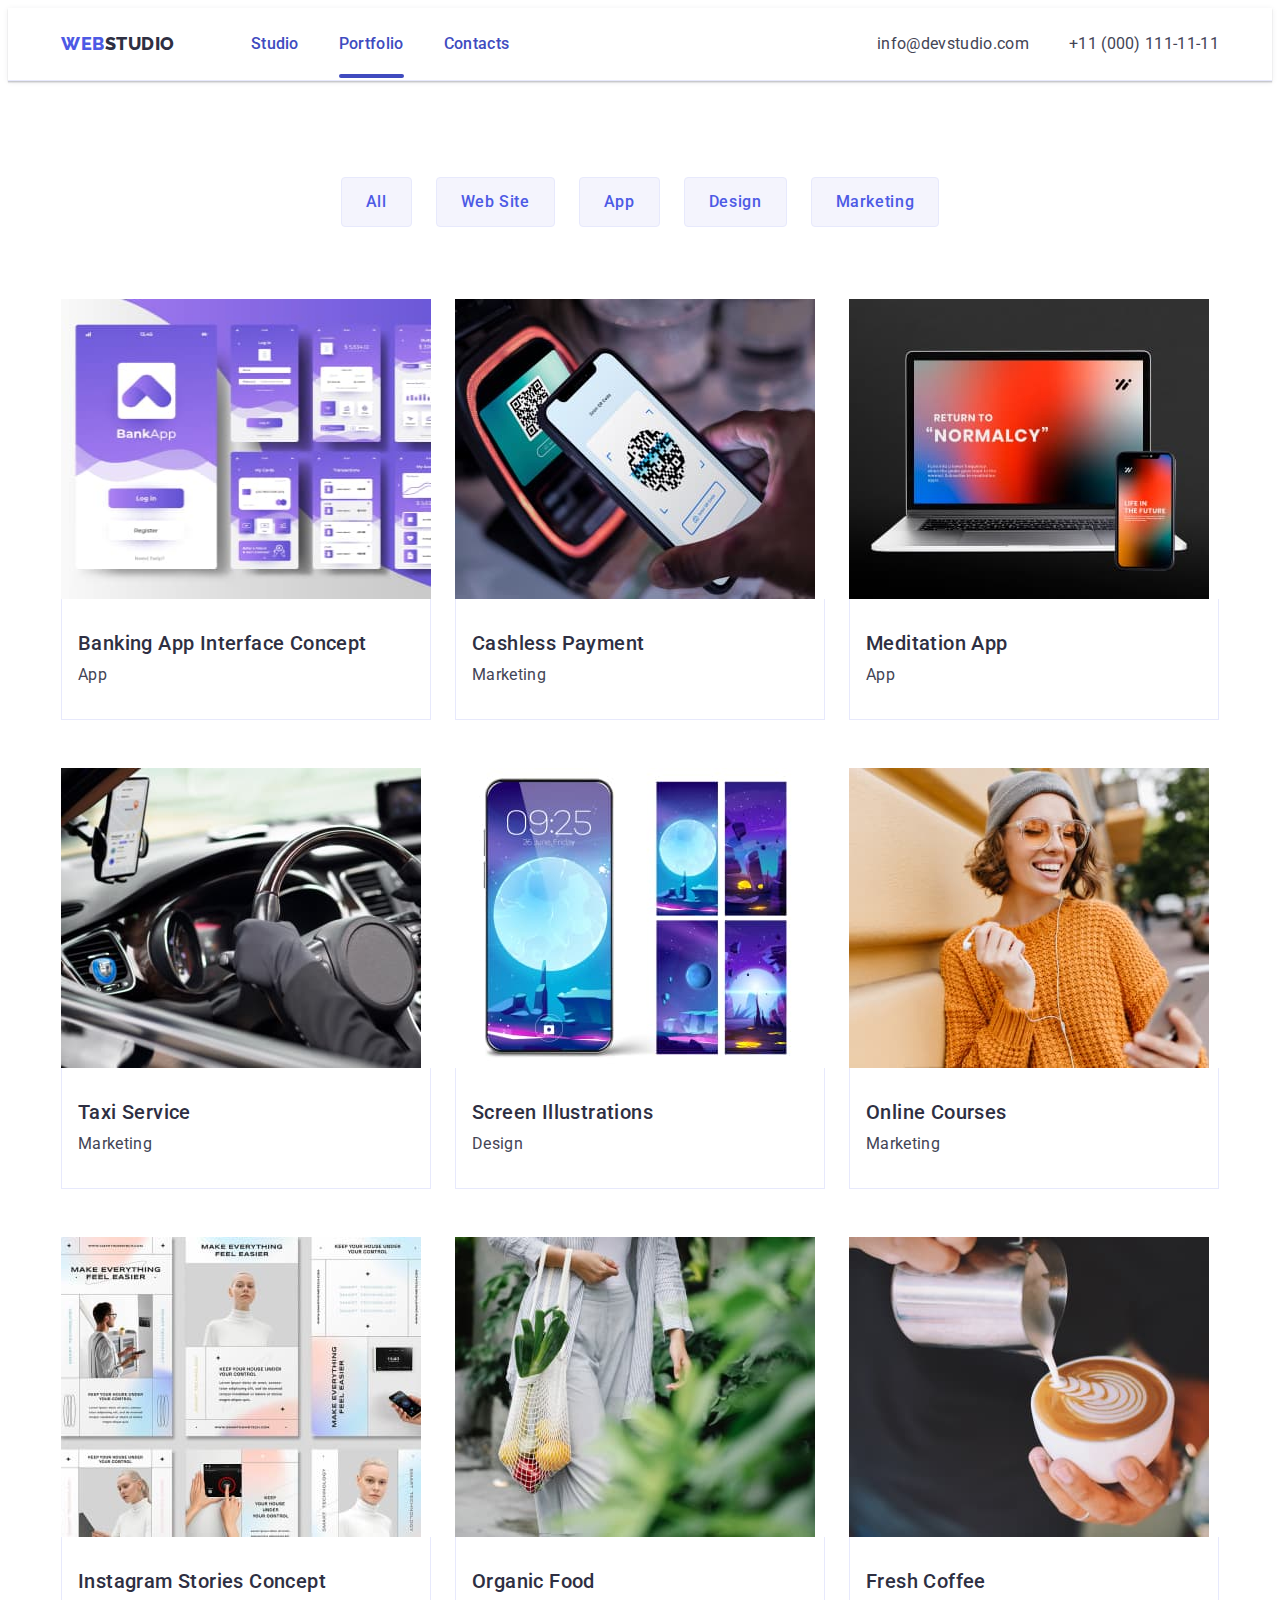
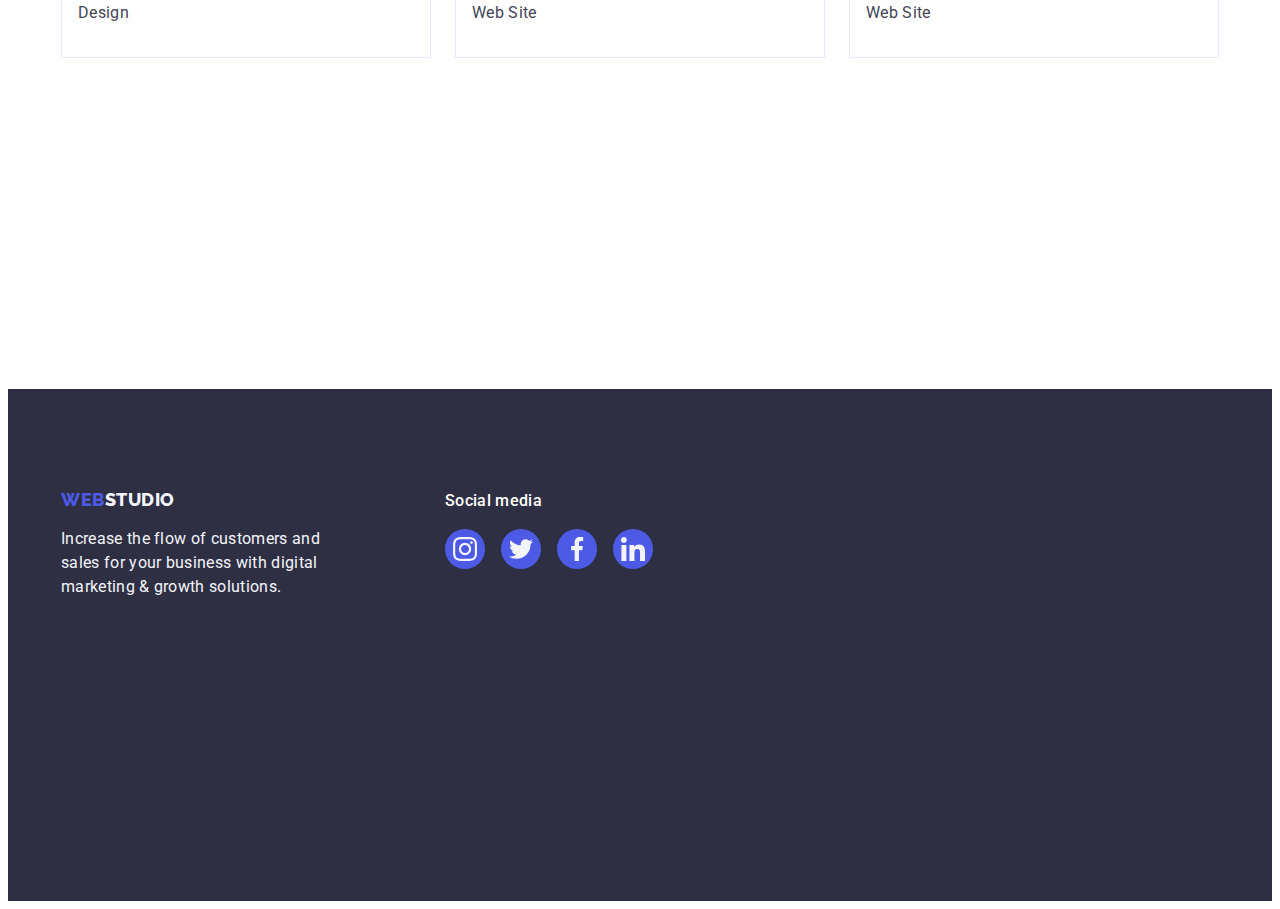
==== portfolio.html @ 3ade0595 "Initial commit" ====
<!DOCTYPE html>
<html lang="en">
  <head>
    <meta charset="UTF-8" />
    <meta name="viewport" content="width=device-width, initial-scale=1.0" />
    <title>Portfolio</title>
    <link
      rel="stylesheet"
      href="https://cdnjs.cloudflare.com/ajax/libs/modern-normalize/2.0.0/modern-normalize.min.css"
      integrity="sha512-4xo8blKMVCiXpTaLzQSLSw3KFOVPWhm/TRtuPVc4WG6kUgjH6J03IBuG7JZPkcWMxJ5huwaBpOpnwYElP/m6wg=="
      crossorigin="anonymous"
      referrerpolicy="no-referrer"
    />
    <link rel="preconnect" href="https://fonts.googleapis.com" />
    <link rel="preconnect" href="https://fonts.gstatic.com" crossorigin />
    <link
      href="https://fonts.googleapis.com/css2?family=Raleway:wght@800&family=Roboto:wght@400;500;700;900&display=swap"
      rel="stylesheet"
    />
    <link rel="stylesheet" href="./css/styles.css" />
  </head>
  <body>
    <!-- Header section -->
    <header class="header">
      <div class="container header-container">
        <nav class="menu">
          <a class="logo link" href="./index.html"
            >Web<span class="logo-part">Studio</span></a
          >
          <ul class="menu-item list">
            <li>
              <a class="menu-item-link link" href="./index.html">Studio</a>
            </li>
            <li>
              <a class="menu-item-link link active" href="./portfolio.html"
                >Portfolio</a
              >
            </li>
            <li>
              <a class="menu-item-link link" href="">Contacts</a>
            </li>
          </ul>
        </nav>

        <address class="contact">
          <ul class="contact-item list">
            <li>
              <a class="contact-item-link link" href="mailto:info@devstudio.com"
                >info@devstudio.com</a
              >
            </li>
            <li>
              <a class="contact-item-link link" href="tel:+110001111111"
                >+11 (000) 111-11-11</a
              >
            </li>
          </ul>
        </address>
      </div>
    </header>

    <main>
      <section class="portfolio">
        <div class="container">
          <h1 class="visually-hidden">Portfolio</h1>
          <ul class="list filter-btn-wrapper">
            <li><button type="button" class="filter-button">All</button></li>
            <li>
              <button type="button" class="filter-button">Web Site</button>
            </li>
            <li><button type="button" class="filter-button">App</button></li>
            <li><button type="button" class="filter-button">Design</button></li>
            <li>
              <button type="button" class="filter-button">Marketing</button>
            </li>
          </ul>

          <ul class="list gallery-wrapper">
            <li class="gallery-item">
              <a class="link gallery-item-link" href="">
                <div class="gallery-item-overlay-wrapper">
                  <img
                    class="gallery-item-img"
                    src="./images/portfolio-gallery/bank-app.jpg"
                    alt="banking app interface"
                    width="360"
                    height="300"
                  />
                  <p class="gallery-item-overlay">
                    14 Stylish and User-Friendly App Design Concepts · Task
                    Manager App · Calorie Tracker App · Exotic Fruit Ecommerce
                    App · Cloud Storage App
                  </p>
                </div>
                <div class="gallery-card-text-wrapper">
                  <h2 class="card-title gallery-card-title">
                    Banking App Interface Concept
                  </h2>
                  <p class="card-descr gallery-card-descr">App</p>
                </div>
              </a>
            </li>
            <li class="gallery-item">
              <a class="link gallery-item-link" href="">
                <div class="gallery-item-overlay-wrapper">
                  <img
                    src="./images/portfolio-gallery/payment.jpg"
                    alt="nfc payment from smartpfone"
                    width="360"
                    height="300"
                  />
                  <p class="gallery-item-overlay">
                    14 Stylish and User-Friendly App Design Concepts · Task
                    Manager App · Calorie Tracker App · Exotic Fruit Ecommerce
                    App · Cloud Storage App
                  </p>
                </div>
                <div class="gallery-card-text-wrapper">
                  <h2 class="card-title gallery-card-title">
                    Cashless Payment
                  </h2>
                  <p class="card-descr gallery-card-descr">Marketing</p>
                </div>
              </a>
            </li>
            <li class="gallery-item">
              <a class="link gallery-item-link" href="">
                <div class="gallery-item-overlay-wrapper">
                  <img
                    src="./images/portfolio-gallery/meditation-app.jpg"
                    alt="notebook with open screen"
                    width="360"
                    height="300"
                  />
                  <p class="gallery-item-overlay">
                    14 Stylish and User-Friendly App Design Concepts · Task
                    Manager App · Calorie Tracker App · Exotic Fruit Ecommerce
                    App · Cloud Storage App
                  </p>
                </div>
                <div class="gallery-card-text-wrapper">
                  <h2 class="card-title gallery-card-title">Meditation App</h2>
                  <p class="card-descr gallery-card-descr">App</p>
                </div>
              </a>
            </li>
            <li class="gallery-item">
              <a class="link gallery-item-link" href="">
                <div class="gallery-item-overlay-wrapper">
                  <img
                    src="./images/portfolio-gallery/taxi.jpg"
                    alt="driver hands on a drive wheel"
                    width="360"
                    height="300"
                  />
                  <p class="gallery-item-overlay">
                    14 Stylish and User-Friendly App Design Concepts · Task
                    Manager App · Calorie Tracker App · Exotic Fruit Ecommerce
                    App · Cloud Storage App
                  </p>
                </div>
                <div class="gallery-card-text-wrapper">
                  <h2 class="card-title gallery-card-title">Taxi Service</h2>
                  <p class="card-descr gallery-card-descr">Marketing</p>
                </div>
              </a>
            </li>
            <li class="gallery-item">
              <a class="link gallery-item-link" href="">
                <div class="gallery-item-overlay-wrapper">
                  <img
                    src="./images/portfolio-gallery/mobile-screen.jpg"
                    alt="mobile screen with wallpaper"
                    width="360"
                    height="300"
                  />
                  <p class="gallery-item-overlay">
                    14 Stylish and User-Friendly App Design Concepts · Task
                    Manager App · Calorie Tracker App · Exotic Fruit Ecommerce
                    App · Cloud Storage App
                  </p>
                </div>
                <div class="gallery-card-text-wrapper">
                  <h2 class="card-title gallery-card-title">
                    Screen Illustrations
                  </h2>
                  <p class="card-descr gallery-card-descr">Design</p>
                </div>
              </a>
            </li>
            <li class="gallery-item">
              <a class="link gallery-item-link" href="">
                <div class="gallery-item-overlay-wrapper">
                  <img
                    src="./images/portfolio-gallery/online-courses.jpg"
                    alt="girl with headphones watch on phone screen"
                    width="360"
                    height="300"
                  />
                  <p class="gallery-item-overlay">
                    14 Stylish and User-Friendly App Design Concepts · Task
                    Manager App · Calorie Tracker App · Exotic Fruit Ecommerce
                    App · Cloud Storage App
                  </p>
                </div>
                <div class="gallery-card-text-wrapper">
                  <h2 class="card-title gallery-card-title">Online Courses</h2>
                  <p class="card-descr gallery-card-descr">Marketing</p>
                </div>
              </a>
            </li>
            <li class="gallery-item">
              <a class="link gallery-item-link" href="">
                <div class="gallery-item-overlay-wrapper">
                  <img
                    src="./images/portfolio-gallery/instagram-concepts.jpg"
                    alt="several mokaps of instagram stories"
                    width="360"
                    height="300"
                  />
                  <p class="gallery-item-overlay">
                    14 Stylish and User-Friendly App Design Concepts · Task
                    Manager App · Calorie Tracker App · Exotic Fruit Ecommerce
                    App · Cloud Storage App
                  </p>
                </div>
                <div class="gallery-card-text-wrapper">
                  <h2 class="card-title gallery-card-title">
                    Instagram Stories Concept
                  </h2>
                  <p class="card-descr gallery-card-descr">Design</p>
                </div>
              </a>
            </li>
            <li class="gallery-item">
              <a class="link gallery-item-link" href="">
                <div class="gallery-item-overlay-wrapper">
                  <img
                    src="./images/portfolio-gallery/organic-food.jpg"
                    alt="a woman carries a net with fruits"
                    width="360"
                    height="300"
                  />
                  <p class="gallery-item-overlay">
                    14 Stylish and User-Friendly App Design Concepts · Task
                    Manager App · Calorie Tracker App · Exotic Fruit Ecommerce
                    App · Cloud Storage App
                  </p>
                </div>
                <div class="gallery-card-text-wrapper">
                  <h2 class="card-title gallery-card-title">Organic Food</h2>
                  <p class="card-descr gallery-card-descr">Web Site</p>
                </div>
              </a>
            </li>
            <li class="gallery-item">
              <a class="link gallery-item-link" href="">
                <div class="gallery-item-overlay-wrapper">
                  <img
                    src="./images/portfolio-gallery/coffee.jpg"
                    alt="barista pours milk into a cup of coffee"
                    width="360"
                    height="300"
                  />
                  <p class="gallery-item-overlay">
                    14 Stylish and User-Friendly App Design Concepts · Task
                    Manager App · Calorie Tracker App · Exotic Fruit Ecommerce
                    App · Cloud Storage App
                  </p>
                </div>
                <div class="gallery-card-text-wrapper">
                  <h2 class="card-title gallery-card-title">Fresh Coffee</h2>
                  <p class="card-descr gallery-card-descr">Web Site</p>
                </div>
              </a>
            </li>
          </ul>
        </div>
      </section>
    </main>
    <footer class="footer">
      <div class="container footer-wrapper">
        <!-- <div class="footer-wrapper"> -->
        <div class="footer-first-wrapper">
          <a class="logo logo-footer link" href="./index.html"
            >Web<span class="logo-part-footer">Studio</span></a
          >
          <p class="footer-descr">
            Increase the flow of customers and sales for your business with
            digital marketing & growth solutions.
          </p>
        </div>
        <div class="footer-second-wrapper">
          <p class="footer-social-text">Social media</p>
          <ul class="list footer-social-icons">
            <li class="footer-social-item">
              <a class="link footer-social-link" href="#">
                <svg class="footer-social-img" width="24" height="24">
                  <use href="./images/icons.svg#icon-instagram1"></use>
                </svg>
              </a>
            </li>
            <li class="footer-social-item">
              <a class="link footer-social-link" href="#">
                <svg class="footer-social-img" width="24" height="24">
                  <use href="./images/icons.svg#icon-twitter1"></use>
                </svg>
              </a>
            </li>
            <li class="footer-social-item">
              <a class="link footer-social-link" href="#">
                <svg class="footer-social-img" width="24" height="24">
                  <use href="./images/icons.svg#icon-facebook1"></use>
                </svg>
              </a>
            </li>
            <li class="footer-social-item">
              <a class="link footer-social-link" href="#">
                <svg class="footer-social-img" width="24" height="24">
                  <use href="./images/icons.svg#icon-linkedin1"></use>
                </svg>
              </a>
            </li>
          </ul>
        </div>
        <!-- </div> -->
      </div>
    </footer>
  </body>
</html>
---- css/styles.css ----
body {
  font-family: 'Roboto', sans-serif;
  color: var(--text-color);
  background-color: var(--white-color);
  /* overflow: hidden; */
}

/* ===================NORMALIZE=================== */
h1,
h2,
h3,
h4,
h5,
h6 {
  margin: 0;
}
p {
  margin: 0;
}
ul {
  margin: 0;
  padding-left: 0;
}
img {
  display: block;
}
.link {
  text-decoration: none;
}
.list {
  list-style-type: none;
}
.container {
  max-width: 1158px;
  margin: 0 auto;
  padding: 0 15px;
}
/* ===================/NORMALIZE=================== */

/* ===================VAR=================== */
:root {
  --brand-color: #4d5ae5;

  --pressed-color: #404bbf;

  --white-color: #fff;

  --primary-color: #2e2f42;

  --text-color: #434455;
  --cloud-color: #f4f4fd;
  --light-slate: #8e8f99;
}
/* ===================/VAR=================== */

/* ===================COMPONENTS=================== */
.visually-hidden {
  position: absolute;
  width: 1px;
  height: 1px;
  margin: -1px;
  border: 0;
  padding: 0;
  white-space: nowrap;
  clip-path: inset(100%);
  clip: rect(0 0 0 0);
  overflow: hidden;
}

.btn {
  padding: 16px 32px;
  border: none;
  border-radius: 4px;
  background-color: var(--brand-color);
  cursor: pointer;
  font-family: 'Roboto', sans-serif;
  color: var(--white-color);
  font-size: 16px;
  font-weight: 500;
  line-height: 1.5; /* 150% */
  letter-spacing: 0.04em;
  transition: background-color 250ms cubic-bezier(0.4, 0, 0.2, 1);
}
.btn:hover,
.btn:focus {
  background-color: var(--pressed-color);
}
.section-title {
  color: var(--primary-color);
  text-align: center;
  font-size: 36px;
  font-weight: 700;
  line-height: 1.11; /* 111.111% */
  letter-spacing: 0.02em;
  text-transform: capitalize;
}
.card-title {
  color: var(--primary-color);
  font-size: 20px;
  font-weight: 500;
  line-height: 1.2; /* 120% */
  letter-spacing: 0.02em;
}
.card-descr {
  color: var(--text-color);
  font-size: 16px;
  font-weight: 400;
  line-height: 1.5; /* 150% */
  letter-spacing: 0.02em;
}
/* ===================/COMPONENTS=================== */

/* ===================HEADER=================== */
.header {
  border-bottom: 1px solid #e7e9fc;
  background: var(--white-color);
  box-shadow: 0px 1px 6px 0px rgba(46, 47, 66, 0.08),
    0px 1px 1px 0px rgba(46, 47, 66, 0.16),
    0px 2px 1px 0px rgba(46, 47, 66, 0.08);
}
.header-container {
  display: flex;
  justify-content: space-between;
}
.menu {
  display: flex;
  align-items: center;
}
.menu-item {
  display: flex;
  gap: 40px;
}
.logo {
  color: var(--brand-color);
  font-family: Raleway, sans-serif;
  font-size: 18px;
  font-weight: 800;
  line-height: 1.17; /* 116.667% */
  letter-spacing: 0.03em;
  text-transform: uppercase;
  margin-right: 76px;
}
.logo-part {
  color: var(--primary-color);
}
.menu-item-link {
  position: relative;
  /* color: var(--primary-color); */
  color: #404bbf;
  font-size: 16px;
  font-weight: 500;
  line-height: 1.5; /* 150% */
  letter-spacing: 0.02em;
  padding: 24px 0;
  transition: color 250ms cubic-bezier(0.4, 0, 0.2, 1);
}
.menu-item-link:hover,
.menu-item-link:focus {
  color: var(--pressed-color);
}
.menu-item-link.active::after {
  position: absolute;
  bottom: -1px;
  content: '';
  display: block;
  width: 100%;
  height: 4px;
  border-radius: 2px;
  background: var(--pressed-color, #404bbf);
}
.contact {
  font-style: normal;
}
.contact-item {
  display: flex;
  gap: 40px;
  padding: 24px 0;
}
.contact-item-link {
  color: var(--text-color);
  font-size: 16px;
  font-weight: 400;
  line-height: 1.5; /* 150% */
  letter-spacing: 0.02em;
  padding: 24px 0;
  transition: color 250ms cubic-bezier(0.4, 0, 0.2, 1);
}
.contact-item-link:hover {
  color: var(--pressed-color);
}
.contact-item-link:focus {
  color: var(--pressed-color);
}

/* ===================/HEADER=================== */

/* ===================HERO=================== */
.hero {
  min-height: 600px;
  /* max-width: 1440px; */
  padding: 188px 0;
  background-color: var(--primary-color);
  background-image: linear-gradient(
      rgba(46, 47, 66, 0.7),
      rgba(46, 47, 66, 0.7)
    ),
    url('../images/hero/hero-bg.jpg');
  background-size: cover;
  background-repeat: no-repeat;
  background-position: center;
}
.hero-title {
  max-width: 496px;
  margin: 0 auto;
  margin-bottom: 48px;
  color: var(--white-color);
  text-align: center;
  font-size: 56px;
  font-weight: 700;
  line-height: 1.07; /* 107.143% */
  letter-spacing: 0.02em;
}
.btn-hero {
  display: block;
  margin: 0 auto;
  min-width: 169px;
}
/* ===================/HERO=================== */

/* ===================ADVANTAGES=================== */
.advantages {
  padding: 120px 0;
  min-height: 344px;
}
.advantages-icon-wrapper {
  display: flex;
  justify-content: space-between;
}
.advantages-icon-item {
  display: flex;
  align-items: center;
  justify-content: center;
  width: 264px;
  height: 112px;
  border-radius: 4px;
  background: var(--cloud-color, #f4f4fd);
  margin-bottom: 8px;
}
.advantages-icon-img {
  width: 64px;
  height: 64px;
}
.card-wrapper {
  display: flex;
  justify-content: space-between;
  gap: 24px;
}
.card-item {
  max-width: 264px;
}
.card-title {
  margin-bottom: 8px;
}
/* ===================/ADVANTAGES=================== */

/* ===================DOING=================== */
.doing {
  min-height: 500px;
  padding: 120px 0;
}
.doing-title {
  margin-bottom: 72px;
}
.doing-card {
  display: flex;
  justify-content: space-between;
  gap: 24px;
}
/* ===================/DOING=================== */

/* ===================TEAM=================== */
.team {
  background-color: var(--cloud-color);
  min-height: 732px;
  padding: 120px 0;
}
.team-title {
  margin-bottom: 72px;
}
.team-card-wrapper {
  display: flex;
  justify-content: space-between;
  gap: 24px;
}

.team-card {
  background-color: var(--white-color);
  width: 264px;
  min-height: 348px;
  border-radius: 0px 0px 4px 4px;
  box-shadow: 0px 2px 1px 0px rgba(46, 47, 66, 0.08),
    0px 1px 1px 0px rgba(46, 47, 66, 0.16),
    0px 1px 6px 0px rgba(46, 47, 66, 0.08);
}
.card-text-wrapper {
  padding: 32px 0;
  display: flex;
  flex-direction: column;
  align-items: center;
}
.team-card-title {
  text-align: center;
}
.team-card-descr {
  text-align: center;
  margin-bottom: 8px;
}
.team-social-wrapper {
  display: flex;
  justify-content: center;
  gap: 24px;
}
/* .team-social-item {
  padding: 12px;
  width: 40px;
  height: 40px;
  flex-shrink: 0;
  background-color: var(--brand-color);
  border-radius: 50%;
} */
.team-social-link {
  display: block;
  display: flex;
  justify-content: center;
  align-items: center;
  width: 40px;
  height: 40px;
  flex-shrink: 0;
  background-color: var(--brand-color);
  border-radius: 50%;
  transition: background-color 250ms cubic-bezier(0.4, 0, 0.2, 1);
}
.team-social-link:hover,
.team-social-link:focus {
  background-color: var(--pressed-color);
}
.team-social-img {
  fill: var(--cloud-color);
}

/* ===================/TEAM=================== */

/* ===================CUSTOMERS=================== */
.customers {
  padding: 120px 0;
}
.customers-title {
  margin-bottom: 72px;
}
.customers-wrapper {
  display: flex;
  justify-content: space-between;
  gap: 24px;
}
.customers-item {
  width: 168px;
  height: 88px;
}
.customers-link {
  display: flex;
  align-items: center;
  justify-content: center;
  width: 100%;
  height: 100%;
  border: 1px solid #8e8f99;
  border-radius: 4px;
  color: var(--light-slate);
  transition: border-color 250ms cubic-bezier(0.4, 0, 0.2, 1),
    color 250ms cubic-bezier(0.4, 0, 0.2, 1);
}
.customers-link:hover,
.customers-link:focus {
  border-color: #404bbf;
  color: var(--pressed-color);
}
.customers-img {
  fill: currentColor;
}

/* ===================/CUSTOMERS=================== */

/* ===================FOOTER=================== */
.footer {
  background-color: var(--primary-color);
  min-height: 312px;
  padding: 100px 0;
}
.footer-wrapper {
  display: flex;
  align-items: baseline;
}
.footer-first-wrapper {
  margin-right: 120px;
}
.logo-footer {
  display: inline-block;
  margin-bottom: 16px;
}
.logo-part-footer {
  color: var(--cloud-color);
  font-family: Raleway, sans-serif;
  font-size: 18px;
  font-weight: 800;
  line-height: 1.16; /* 116.667% */
  letter-spacing: 0.03em;
  text-transform: uppercase;
}
.footer-descr {
  color: var(--cloud-color);
  max-width: 264px;
  font-size: 16px;
  font-style: normal;
  font-weight: 400;
  line-height: 1.5; /* 150% */
  letter-spacing: 0.02em;
}

.footer-social-text {
  font-size: 16px;
  font-weight: 500;
  line-height: 1.5; /* 150% */
  letter-spacing: 0.02em;
  color: var(--white-color);
  margin-bottom: 16px;
}
.footer-social-icons {
  display: flex;
  gap: 16px;
}
.footer-social-item {
  width: 40px;
  height: 40px;
}
.footer-social-link {
  display: flex;
  align-items: center;
  justify-content: center;
  width: 100%;
  height: 100%;
  flex-shrink: 0;
  background-color: var(--brand-color);
  border-radius: 50%;
  transition: background-color 250ms cubic-bezier(0.4, 0, 0.2, 1);
}
.footer-social-link:hover,
.footer-social-link:focus {
  background-color: #31d0aa;
}
.footer-social-img {
  fill: var(--cloud-color);
}
/* ===================/FOOTER=================== */

/* ===================MODAL=================== */
.is-hidden {
  visibility: hidden;
  opacity: 0;
  pointer-events: none;
}
.modal-backdrop {
  position: fixed;
  z-index: 1;
  left: 0;
  top: 0;
  width: 100%;
  height: 100%;
  overflow: auto;
  background: var(--NAVY-BLUE-modal, rgba(46, 47, 66, 0.4));
  padding-top: 80px;
  transition: opacity 250ms cubic-bezier(0.4, 0, 0.2, 1),
    visibility 250ms cubic-bezier(0.4, 0, 0.2, 1);
}
.modal-window {
  position: absolute;
  top: 50%;
  left: 50%;
  transform: translate(-50%, -50%) scale(1);
  width: 408px;
  min-height: 584px;
  border-radius: 4px;
  background: var(--DAIRY, #fcfcfc);
  box-shadow: 0px 2px 1px 0px rgba(0, 0, 0, 0.2),
    0px 1px 3px 0px rgba(0, 0, 0, 0.12), 0px 1px 1px 0px rgba(0, 0, 0, 0.14);
  transition: transform 250ms cubic-bezier(0.4, 0, 0.2, 1);
}
.modal-window-close-btn {
  position: absolute;
  top: 24px;
  right: 24px;
  padding: 0;
  width: 24px;
  height: 24px;
  display: flex;
  align-items: center;
  justify-content: center;
  border-radius: 50%;
  background-color: #e7e9fc;
  border: 1px solid rgba(0, 0, 0, 0.1);
  cursor: pointer;
  transition: background-color 250ms cubic-bezier(0.4, 0, 0.2, 1),
    border 250ms cubic-bezier(0.4, 0, 0.2, 1);
}
.modal-window-close-btn:hover,
.modal-window-close-btn:focus {
  background-color: #404bbf;
  border: none;
}
.modal-window-close-img {
  display: block;
  fill: rgba(46, 47, 66, 1);
  transition: fill 250ms cubic-bezier(0.4, 0, 0.2, 1);
}
.modal-window-close-btn:hover .modal-window-close-img {
  fill: #ffffff;
  /* transform: rotate(75deg); */
}
.modal-window-close-btn:focus .modal-window-close-img {
  fill: #ffffff;
}

/* ===================/MODAL=================== */

/*** =================PORTFOLIO=================== ***/
.portfolio {
  min-height: 1692px;
  padding: 96px 0 120px 0;
}
/* ===================Filter buttons=================== */
.filter-btn-wrapper {
  display: flex;
  gap: 24px;
  justify-content: center;
  margin-bottom: 72px;
}
.filter-button {
  padding: 12px 24px;
  cursor: pointer;
  font-family: 'Roboto', sans-serif;
  background-color: var(--cloud-color);
  color: var(--brand-color);
  text-align: center;
  font-size: 16px;
  font-weight: 500;
  line-height: 1.5; /* 150% */
  letter-spacing: 0.04em;
  border-radius: 4px;
  border: 1px solid var(--CORNFLOWER, #e7e9fc);
  transition: color 250ms cubic-bezier(0.4, 0, 0.2, 1),
    background-color 250ms cubic-bezier(0.4, 0, 0.2, 1),
    border-color 250ms cubic-bezier(0.4, 0, 0.2, 1),
    box-shadow 250ms cubic-bezier(0.4, 0, 0.2, 1);
}
.filter-button:hover,
.filter-button:focus {
  background-color: var(--pressed-color);
  color: var(--white-color);
  box-shadow: 0px 3px 1px rgba(0, 0, 0, 0.1), 0px 2px 1px rgba(0, 0, 0, 0.08),
    0px 2px 2px rgba(0, 0, 0, 0.12);
  border: 1px solid transparent;
}
/* ===================/Filter buttons=================== */

/* ===================Gellery=================== */
.gallery-wrapper {
  display: flex;
  flex-wrap: wrap;
  column-gap: 24px;
  row-gap: 48px;
}
.gallery-item {
  width: calc((100% - 48px) / 3);
  transition: box-shadow 250ms cubic-bezier(0.4, 0, 0.2, 1);
}
/* .gallery-item:hover {
  box-shadow: 0px 2px 1px 0px rgba(46, 47, 66, 0.08),
    0px 1px 1px 0px rgba(46, 47, 66, 0.16),
    0px 1px 6px 0px rgba(46, 47, 66, 0.08);
} */
.gallery-item-link {
  display: block;
  transition: box-shadow 250ms cubic-bezier(0.4, 0, 0.2, 1);
}
.gallery-item-link:hover,
.gallery-item-link:focus {
  box-shadow: 0px 1px 6px rgba(46, 47, 66, 0.08),
    0px 1px 1px rgba(46, 47, 66, 0.16), 0px 2px 1px rgba(46, 47, 66, 0.08);
}
.gallery-item-overlay-wrapper {
  position: relative;
  overflow: hidden;
}
.gallery-item-img {
  width: 100%;
}
/* .gallery-item-overlay {
  position: absolute;
  padding: 40px 32px;
  bottom: 0;
  top: 100%;
  left: 0;
  width: 100%;
  height: 100%;
  background: var(--brand-color);
  color: var(--cloud-color);
  font-size: 16px;
  font-weight: 400;
  line-height: 1.5;
  letter-spacing: 0.02em;
  color: var(--cloud-color);
  overflow: hidden;
  transition: transform 250ms cubic-bezier(0.4, 0, 0.2, 1);
} */

.gallery-item-overlay {
  position: absolute;
  padding: 40px 32px;
  bottom: 0;
  top: 0;
  left: 0;
  width: 100%;
  height: 100%;
  background: var(--brand-color);
  color: var(--cloud-color);
  font-size: 16px;
  font-weight: 400;
  line-height: 1.5;
  letter-spacing: 0.02em;
  color: var(--cloud-color);
  overflow: hidden;
  transform: translateY(100%);
  transition: transform 250ms cubic-bezier(0.4, 0, 0.2, 1);
}
.gallery-item-link:hover .gallery-item-overlay {
  transform: translateY(0);
  box-shadow: 0px 2px 1px 0px rgba(46, 47, 66, 0.08),
    0px 1px 1px 0px rgba(46, 47, 66, 0.16),
    0px 1px 6px 0px rgba(46, 47, 66, 0.08);
}
.gallery-item-link:focus .gallery-item-overlay {
  transform: translateY(0);
  box-shadow: 0px 2px 1px 0px rgba(46, 47, 66, 0.08),
    0px 1px 1px 0px rgba(46, 47, 66, 0.16),
    0px 1px 6px 0px rgba(46, 47, 66, 0.08);
}
.gallery-card-text-wrapper {
  border: 1px solid #e7e9fc;
  border-top: none;
  background: var(--WHITE, #fff);
  padding: 32px 16px;
}
.gallery-card-title {
  margin-bottom: 8px;
}

/* ===================/Gellery=================== */
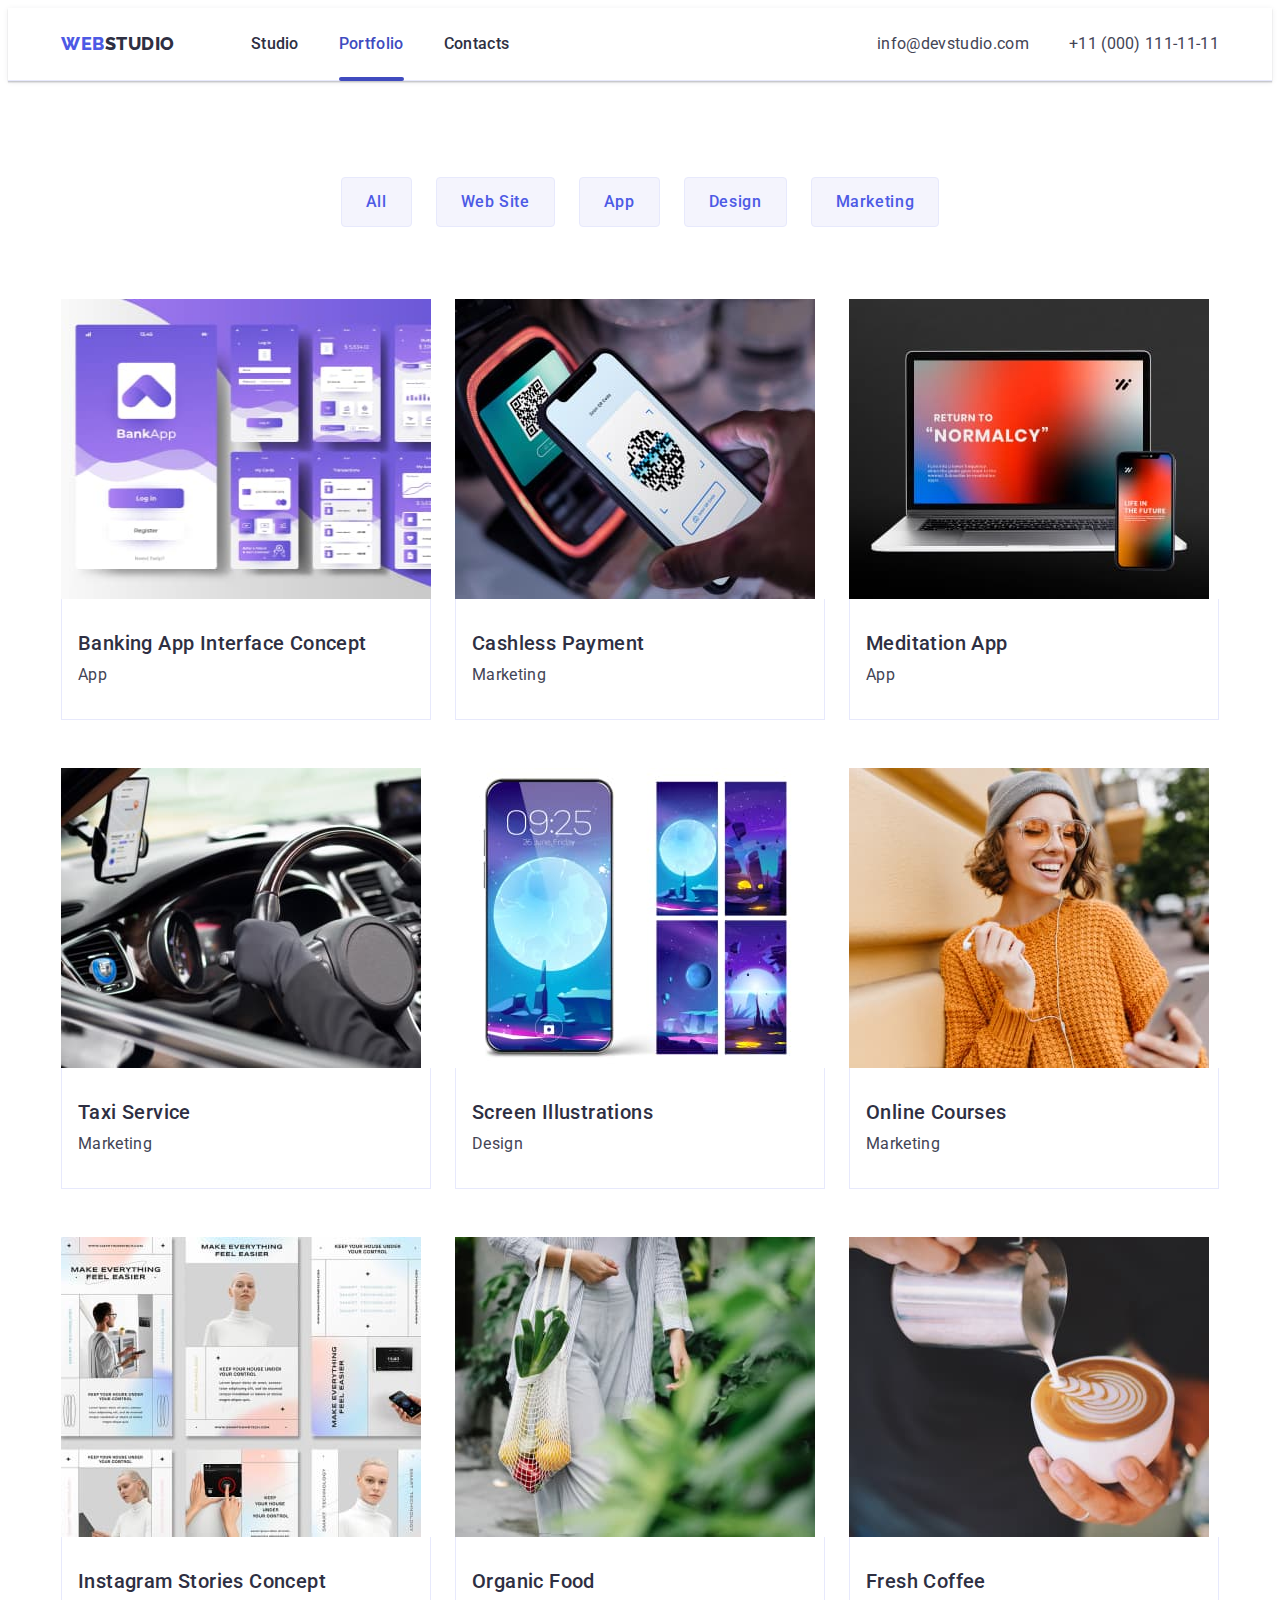
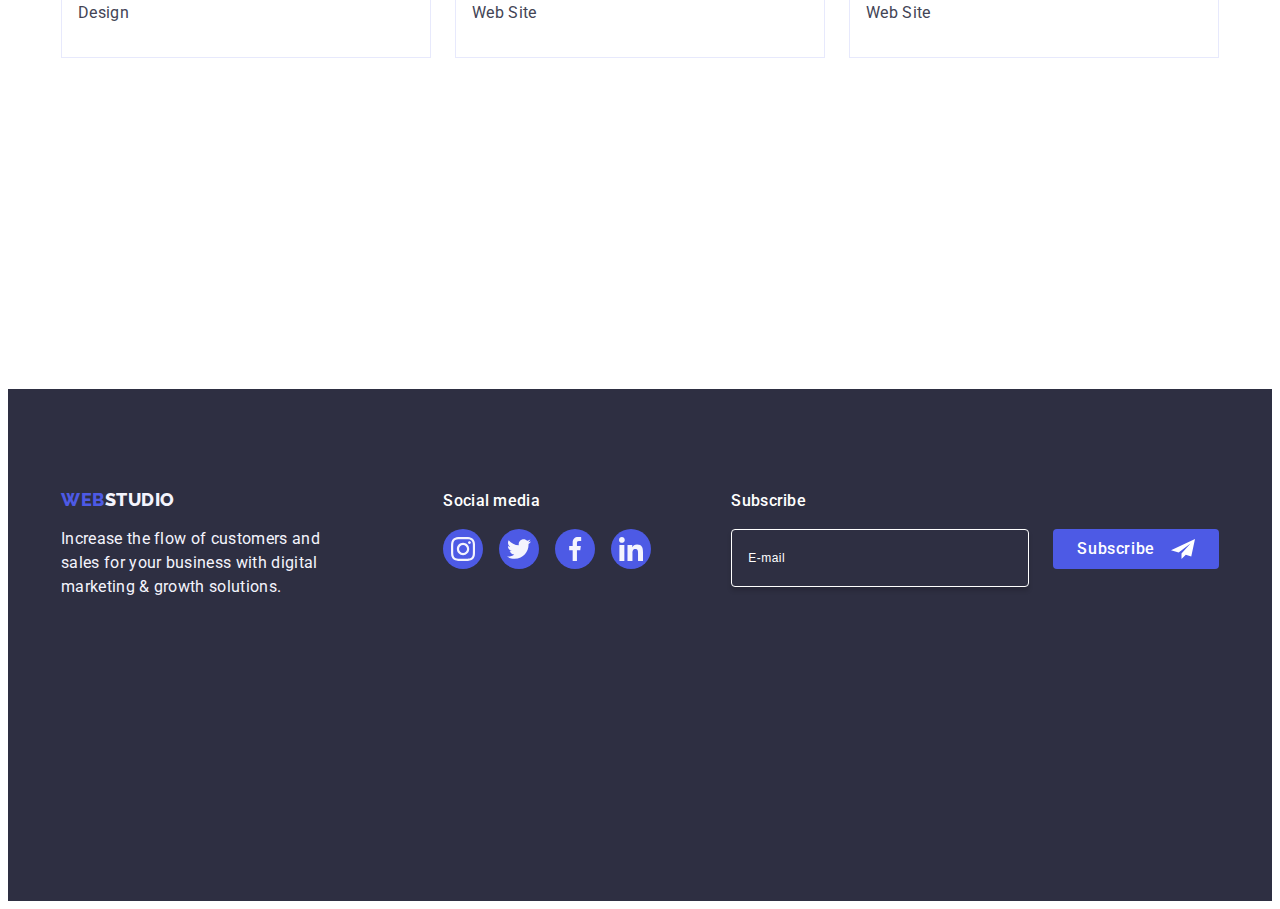
==== commit 06b8151b: "Added some fixes" ====
--- a/portfolio.html
+++ b/portfolio.html
@@ -278,9 +278,10 @@
         </div>
       </section>
     </main>
+
+    <!-- Footer section -->
     <footer class="footer">
       <div class="container footer-wrapper">
-        <!-- <div class="footer-wrapper"> -->
         <div class="footer-first-wrapper">
           <a class="logo logo-footer link" href="./index.html"
             >Web<span class="logo-part-footer">Studio</span></a
@@ -323,7 +324,30 @@
             </li>
           </ul>
         </div>
-        <!-- </div> -->
+
+        <!-- Footer form -->
+        <div class="footer-third-wrapper">
+          <p class="footer-form-label">Subscribe</p>
+          <form class="footer-form">
+            <label class="footer-form-label" for="footer-email">
+              <input
+                class="footer-form-input"
+                type="email"
+                id="footer-email"
+                name="email"
+                placeholder="E-mail"
+                required
+              />
+            </label>
+
+            <button class="footer-form-btn btn" type="submit">
+              Subscribe
+              <svg class="footer-form-btn-img" width="24" height="24">
+                <use href="./images/icons.svg#icon-plane"></use>
+              </svg>
+            </button>
+          </form>
+        </div>
       </div>
     </footer>
   </body>
--- a/css/styles.css
+++ b/css/styles.css
@@ -77,7 +77,7 @@
   color: var(--white-color);
   font-size: 16px;
   font-weight: 500;
-  line-height: 1.5; /* 150% */
+  line-height: 1.5;
   letter-spacing: 0.04em;
   transition: background-color 250ms cubic-bezier(0.4, 0, 0.2, 1);
 }
@@ -144,12 +144,11 @@
   color: var(--primary-color);
 }
 .menu-item-link {
-  position: relative;
-  /* color: var(--primary-color); */
-  color: #404bbf;
+  display: block;
+  color: var(--primary-color);
   font-size: 16px;
   font-weight: 500;
-  line-height: 1.5; /* 150% */
+  line-height: 1.5;
   letter-spacing: 0.02em;
   padding: 24px 0;
   transition: color 250ms cubic-bezier(0.4, 0, 0.2, 1);
@@ -158,11 +157,15 @@
 .menu-item-link:focus {
   color: var(--pressed-color);
 }
-.menu-item-link.active::after {
+.active {
+  position: relative;
+  color: var(--pressed-color);
+}
+.active::after {
   position: absolute;
+  content: '';
+  left: 0;
   bottom: -1px;
-  content: '';
-  display: block;
   width: 100%;
   height: 4px;
   border-radius: 2px;
@@ -197,7 +200,8 @@
 /* ===================HERO=================== */
 .hero {
   min-height: 600px;
-  /* max-width: 1440px; */
+  max-width: 1440px;
+  margin: 0 auto;
   padding: 188px 0;
   background-color: var(--primary-color);
   background-image: linear-gradient(
@@ -424,7 +428,9 @@
   line-height: 1.5; /* 150% */
   letter-spacing: 0.02em;
 }
-
+.footer-second-wrapper {
+  margin-right: 80px;
+}
 .footer-social-text {
   font-size: 16px;
   font-weight: 500;
@@ -458,6 +464,65 @@
 }
 .footer-social-img {
   fill: var(--cloud-color);
+}
+.footer-form {
+  display: flex;
+  gap: 24px;
+}
+.footer-form-label {
+  margin-bottom: 16px;
+  color: var(--white-color);
+  font-size: 16px;
+  font-weight: 500;
+  line-height: 1.5;
+  letter-spacing: 0.02em;
+}
+.footer-form-input {
+  padding: 8px 16px;
+  width: 264px;
+  height: 40px;
+  border-radius: 4px;
+  border: 1px solid var(--white-color);
+  box-shadow: 0px 4px 4px 0px rgba(0, 0, 0, 0.15);
+  background-color: transparent;
+
+  color: var(--white-color);
+  font-size: 12px;
+  line-height: 1.5;
+  letter-spacing: 0.04em;
+}
+.footer-form-input::placeholder {
+  color: var(--white-color);
+  font-size: 12px;
+  line-height: 2;
+  letter-spacing: 0.04em;
+}
+.footer-form-btn {
+  min-width: 165px;
+  height: 40px;
+  display: inline-flex;
+  padding: 8px 24px;
+  justify-content: center;
+  align-items: center;
+  /* gap: 16px; */
+  border-radius: 4px;
+  background: var(--brand-color);
+  cursor: pointer;
+  border: none;
+
+  color: var(--white-color);
+  font-size: 16px;
+  font-weight: 500;
+  line-height: 1.5;
+  letter-spacing: 0.04em;
+}
+.footer-form-btn:hover,
+.footer-form-btn:focus {
+  background: var(--pressed-color);
+}
+.footer-form-btn-img {
+  fill: #fff;
+  margin-left: 16px;
 }
 /* ===================/FOOTER=================== */
 
@@ -481,6 +546,7 @@
     visibility 250ms cubic-bezier(0.4, 0, 0.2, 1);
 }
 .modal-window {
+  padding: 72px 24px 24px 24px;
   position: absolute;
   top: 50%;
   left: 50%;
@@ -522,10 +588,122 @@
 }
 .modal-window-close-btn:hover .modal-window-close-img {
   fill: #ffffff;
-  /* transform: rotate(75deg); */
+  /* transform: rotate(180deg); */
 }
 .modal-window-close-btn:focus .modal-window-close-img {
   fill: #ffffff;
+}
+.modal-form-title {
+  width: 100%;
+  color: var(--primary-color);
+  text-align: center;
+  font-size: 16px;
+  font-weight: 500;
+  line-height: 1.5;
+  letter-spacing: 0.02em;
+  margin-bottom: 16px;
+}
+.modal-form {
+  margin-bottom: 16px;
+}
+.modal-form-wrapper {
+  margin-bottom: 8px;
+}
+.form-label {
+  display: block;
+  color: var(--light-slate);
+  font-size: 12px;
+  font-weight: 400;
+  line-height: 1.17;
+  letter-spacing: 0.04em;
+  margin-bottom: 4px;
+}
+.form-input {
+  height: 40px;
+  width: 100%;
+  padding: 8px 38px;
+  background-color: transparent;
+  outline: transparent;
+  border-radius: 4px;
+  border: 1px solid var(--NAVY-BLUE-modal, #2e2f4266);
+  color: #2e2f42;
+  transition: border-color 250ms cubic-bezier(0.4, 0, 0.2, 1);
+}
+.form-input::placeholder {
+  color: rgba(46, 47, 66, 0.4);
+  font-size: 12px;
+  line-height: 1.16;
+  letter-spacing: 0.04em;
+}
+.form-input:focus {
+  border-color: var(--brand-color);
+}
+.form-input-wrapper {
+  position: relative;
+}
+.form-input-icon {
+  position: absolute;
+  left: 16px;
+  top: 50%;
+  transform: translateY(-50%);
+  fill: currentColor;
+  transition: fill 250ms cubic-bezier(0.4, 0, 0.2, 1);
+}
+.form-input:focus + .form-input-icon {
+  fill: var(--brand-color);
+}
+.form-comment-wrapper {
+  margin-bottom: 16px;
+}
+.form-input-comment {
+  padding: 8px 16px;
+  resize: none;
+  min-height: 120px;
+  font-size: 12px;
+  line-height: 1.17;
+  letter-spacing: 0.04em;
+  color: rgba(46, 47, 66, 0.4);
+}
+.form-checkbox-wrapper {
+  margin-bottom: 24px;
+}
+.form-checkbox-icon {
+  fill: #ffff;
+}
+.form-label-checkbox {
+  display: block;
+  font-size: 12px;
+  line-height: 1.17;
+  letter-spacing: 0.04em;
+  color: var(--light-slate);
+}
+.form-custom-checkbox {
+  display: inline-flex;
+  align-items: center;
+  justify-content: center;
+  width: 16px;
+  height: 16px;
+  border: 1px solid rgba(46, 47, 66, 0.4);
+  border-radius: 2px;
+  fill: transparent;
+  cursor: pointer;
+  transition: background-color 250ms cubic-bezier(0.4, 0, 0.2, 1),
+    border 250ms cubic-bezier(0.4, 0, 0.2, 1),
+    fill 250ms cubic-bezier(0.4, 0, 0.2, 1);
+}
+.form-base-checkbox:checked + .form-label-checkbox .form-custom-checkbox {
+  background-color: var(--pressed-color);
+  border: none;
+  fill: var(--cloud-color); /* Колір іконки при виборі */
+}
+.form-label-checkbox-link {
+  color: var(--brand-color);
+}
+.modal-form-btn {
+  display: block;
+  margin: 0 auto;
+  min-width: 169px;
+  box-shadow: 0px 4px 4px 0px rgba(0, 0, 0, 0.15);
 }
 
 /* ===================/MODAL=================== */
@@ -581,11 +759,6 @@
   width: calc((100% - 48px) / 3);
   transition: box-shadow 250ms cubic-bezier(0.4, 0, 0.2, 1);
 }
-/* .gallery-item:hover {
-  box-shadow: 0px 2px 1px 0px rgba(46, 47, 66, 0.08),
-    0px 1px 1px 0px rgba(46, 47, 66, 0.16),
-    0px 1px 6px 0px rgba(46, 47, 66, 0.08);
-} */
 .gallery-item-link {
   display: block;
   transition: box-shadow 250ms cubic-bezier(0.4, 0, 0.2, 1);
@@ -602,25 +775,6 @@
 .gallery-item-img {
   width: 100%;
 }
-/* .gallery-item-overlay {
-  position: absolute;
-  padding: 40px 32px;
-  bottom: 0;
-  top: 100%;
-  left: 0;
-  width: 100%;
-  height: 100%;
-  background: var(--brand-color);
-  color: var(--cloud-color);
-  font-size: 16px;
-  font-weight: 400;
-  line-height: 1.5;
-  letter-spacing: 0.02em;
-  color: var(--cloud-color);
-  overflow: hidden;
-  transition: transform 250ms cubic-bezier(0.4, 0, 0.2, 1);
-} */
-
 .gallery-item-overlay {
   position: absolute;
   padding: 40px 32px;
